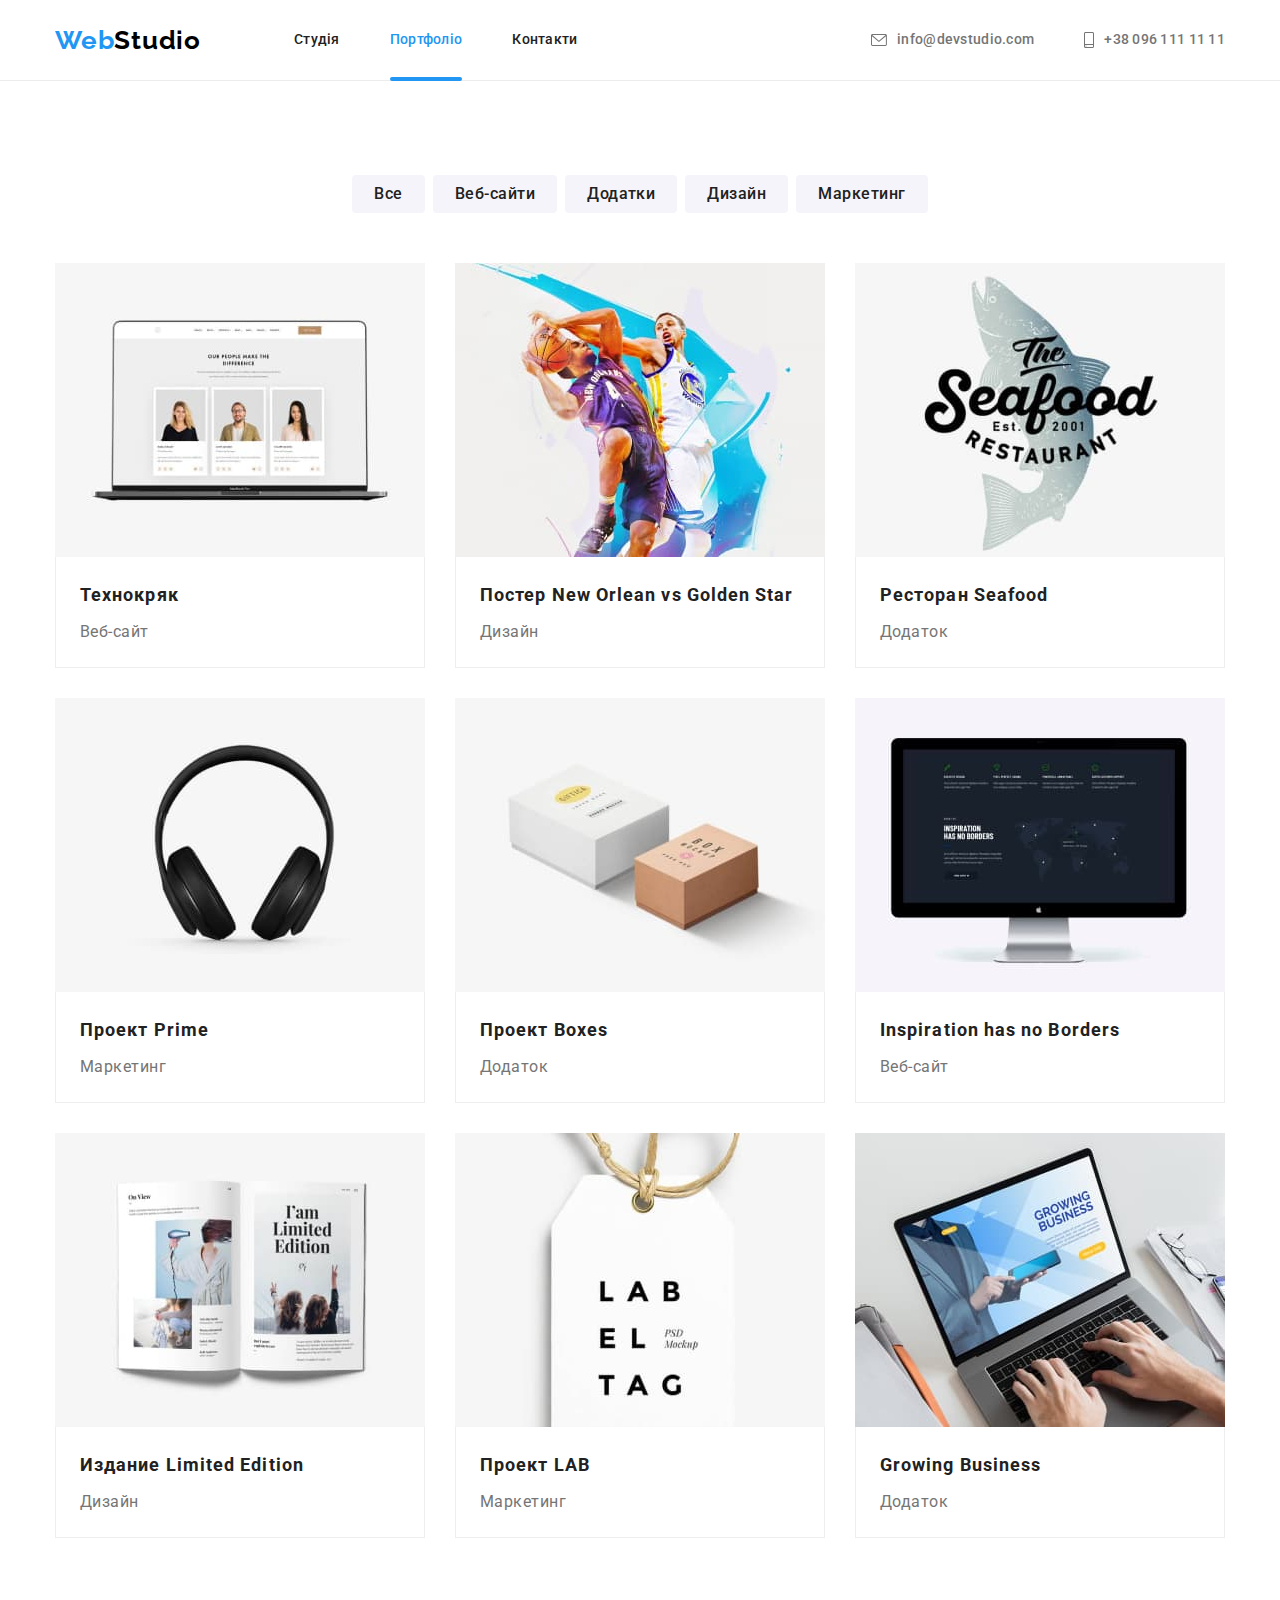
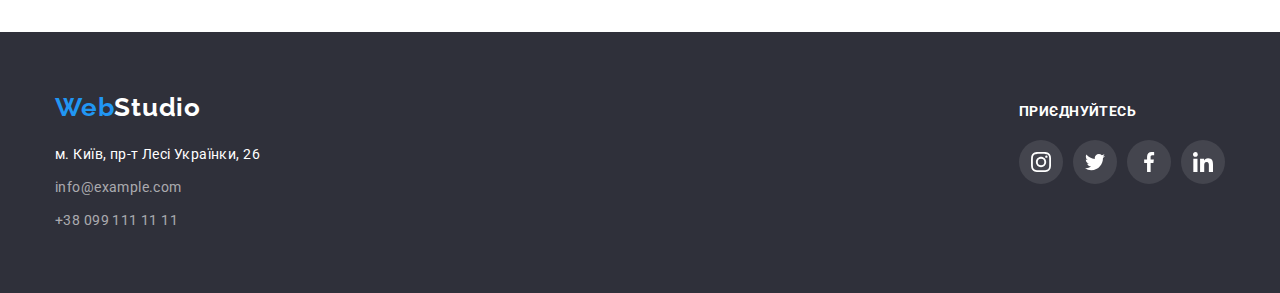
==== portfolio.html @ c471295f "create subscription form  and the order form" ====
<!DOCTYPE html>
<html lang="uk">
  <head>
    <meta charset="UTF-8" />
    <meta http-equiv="X-UA-Compatible" content="IE=edge" />
    <meta name="viewport" content="width=device-width, initial-scale=1.0" />
    <title>Portfolio</title>
    <link rel="preconnect" href="https://fonts.googleapis.com" />
    <link rel="preconnect" href="https://fonts.gstatic.com" crossorigin />
    <link
      href="https://fonts.googleapis.com/css2?family=Raleway:wght@700&family=Roboto:wght@400;500;700;900&display=swap"
      rel="stylesheet"
    />
    <link
      rel="stylesheet"
      href="https://cdn.jsdelivr.net/npm/modern-normalize@1.1.0/modern-normalize.min.css"
    />
    <link rel="stylesheet" href="./css/styles.css" />
  </head>

  <body>
    <!-- header -->
    <header class="page-header">
      <div class="container page-header-container">
        <nav class="page-nav">
          <a class="logo-link link" href="index.html">
            <span class="accent-logo">Web</span>Studio
          </a>
          <ul class="menu list">
            <li class="menu-item">
              <a class="menu-link link" href="./index.html">Студія</a>
            </li>
            <li class="menu-item">
              <a class="menu-link link current" href="./portfolio.html">Портфоліо</a>
            </li>
            <li class="menu-item">
              <a class="menu-link link" href="">Контакти</a>
            </li>
          </ul>
        </nav>
        <ul class="contacts list">
          <li class="contacts-item">
            <a class="contact-link link" href="mailto:info@devstudio.com">
              <svg class="contact-icon" width="16" height="12">
                <use href="./images/sprite.svg#icon-mail"></use></svg
              >info@devstudio.com</a
            >
          </li>
          <li class="contacts-item">
            <a class="contact-link link" href="tel:+380961111111">
              <svg class="contact-icon" width="10" height="16">
                <use href="./images/sprite.svg#icon-smartphone"></use></svg
              >+38 096 111 11 11</a
            >
          </li>
        </ul>
      </div>
    </header>
    <main>
      <!-- hero -->
      <section class="section">
        <div class="container">
          <!-- Приховати заголок! -->
          <h1 class="visually-hidden">Наші роботи</h1>
          <ul class="filter list">
            <li class="filter-item"><button class="filter-button" type="button">Все</button></li>
            <li class="filter-item">
              <button class="filter-button" type="button">Веб-сайти</button>
            </li>
            <li class="filter-item">
              <button class="filter-button" type="button">Додатки</button>
            </li>
            <li class="filter-item"><button class="filter-button" type="button">Дизайн</button></li>
            <li class="filter-item">
              <button class="filter-button" type="button">Маркетинг</button>
            </li>
          </ul>
          <ul class="gallery list">
            <li class="gallery-item">
              <a class="gallery-link-item link" href="">
                <div class="overlay-wrapper">
                  <img
                    src="./images/portfolio/tehnokrjak.jpg"
                    width="370"
                    alt="пример страницы сайта на екране ноутбука"
                  />
                  <p class="overlay">
                    Ресурс пропонує комплексні пропозиції з різним рівнем функціоналу та сервісів.
                    Все це дозволить відвідувачу отримати вичерпні відомості про компанію чи
                    приватну особу.
                  </p>
                </div>

                <div class="card-wrapper">
                  <h2 class="card-title">Технокряк</h2>
                  <p class="card-description">Веб-сайт</p>
                </div>
              </a>
            </li>
            <li class="gallery-item">
              <a class="gallery-link-item link" href="">
                <div class="overlay-wrapper">
                  <img
                    src="./images/portfolio/poster_neworlean.jpg"
                    width="370"
                    alt="два баскетболиста в борьбе за мяч"
                  />
                  <p class="overlay">
                    Ресурс пропонує комплексні пропозиції з різним рівнем функціоналу та сервісів.
                    Все це дозволить відвідувачу отримати вичерпні відомості про компанію чи
                    приватну особу.
                  </p>
                </div>
                <div class="card-wrapper">
                  <h2 class="card-title">Постер New Orlean vs Golden Star</h2>
                  <p class="card-description">Дизайн</p>
                </div>
              </a>
            </li>
            <li class="gallery-item">
              <a class="gallery-link-item link" href="">
                <div class="overlay-wrapper">
                  <img
                    src="./images/portfolio/restaurant.jpg"
                    width="370"
                    alt="эмблема ресторана с рыбой и названием"
                  />
                  <p class="overlay">
                    Ресурс пропонує комплексні пропозиції з різним рівнем функціоналу та сервісів.
                    Все це дозволить відвідувачу отримати вичерпні відомості про компанію чи
                    приватну особу.
                  </p>
                </div>
                <div class="card-wrapper">
                  <h2 class="card-title">Ресторан Seafood</h2>
                  <p class="card-description">Додаток</p>
                </div>
              </a>
            </li>
            <li class="gallery-item">
              <a class="gallery-link-item link" href="">
                <div class="overlay-wrapper">
                  <img
                    src="./images/portfolio/headphones.jpg"
                    width="370"
                    alt="большие черные наушники"
                  />
                  <p class="overlay">
                    Ресурс пропонує комплексні пропозиції з різним рівнем функціоналу та сервісів.
                    Все це дозволить відвідувачу отримати вичерпні відомості про компанію чи
                    приватну особу.
                  </p>
                </div>
                <div class="card-wrapper">
                  <h2 class="card-title">Проект Prime</h2>
                  <p class="card-description">Маркетинг</p>
                </div>
              </a>
            </li>
            <li class="gallery-item">
              <a class="gallery-link-item link" href="">
                <div class="overlay-wrapper">
                  <img
                    src="./images/portfolio/boxes.jpg"
                    width="370"
                    alt="белая и бежевая коробки"
                  />
                  <p class="overlay">
                    Ресурс пропонує комплексні пропозиції з різним рівнем функціоналу та сервісів.
                    Все це дозволить відвідувачу отримати вичерпні відомості про компанію чи
                    приватну особу.
                  </p>
                </div>
                <div class="card-wrapper">
                  <h2 class="card-title">Проект Boxes</h2>
                  <p class="card-description">Додаток</p>
                </div>
              </a>
            </li>
            <li class="gallery-item">
              <a class="gallery-link-item link" href="">
                <div class="overlay-wrapper">
                  <img
                    src="./images/portfolio/site_inspiration.jpg"
                    width="370"
                    alt="чорная карта мира на екране монитора"
                  />
                  <p class="overlay">
                    Ресурс пропонує комплексні пропозиції з різним рівнем функціоналу та сервісів.
                    Все це дозволить відвідувачу отримати вичерпні відомості про компанію чи
                    приватну особу.
                  </p>
                </div>
                <div class="card-wrapper">
                  <h2 class="card-title">Inspiration has no Borders</h2>
                  <p class="card-description">Веб-сайт</p>
                </div>
              </a>
            </li>
            <li class="gallery-item">
              <a class="gallery-link-item link" href="">
                <div class="overlay-wrapper">
                  <img
                    src="./images/portfolio/limited_edition.jpg"
                    width="370"
                    alt="пример дизайна разворот журнала с женщиной с феном "
                  />
                  <p class="overlay">
                    Ресурс пропонує комплексні пропозиції з різним рівнем функціоналу та сервісів.
                    Все це дозволить відвідувачу отримати вичерпні відомості про компанію чи
                    приватну особу.
                  </p>
                </div>
                <div class="card-wrapper">
                  <h2 class="card-title">Издание Limited Edition</h2>
                  <p class="card-description">Дизайн</p>
                </div>
              </a>
            </li>
            <li class="gallery-item">
              <a class="gallery-link-item link" href="">
                <div class="overlay-wrapper">
                  <img
                    src="./images/portfolio/proect_lab.jpg"
                    width="370"
                    alt="белая бирка с надписью"
                  />
                  <p class="overlay">
                    Ресурс пропонує комплексні пропозиції з різним рівнем функціоналу та сервісів.
                    Все це дозволить відвідувачу отримати вичерпні відомості про компанію чи
                    приватну особу.
                  </p>
                </div>
                <div class="card-wrapper">
                  <h2 class="card-title">Проект LAB</h2>
                  <p class="card-description">Маркетинг</p>
                </div>
              </a>
            </li>
            <li class="gallery-item">
              <a class="gallery-link-item link" href="">
                <div class="overlay-wrapper">
                  <img
                    src="./images/portfolio/growing.jpg"
                    width="370"
                    alt="человек пользуется приложением на ноутбуке"
                  />
                  <p class="overlay">
                    Ресурс пропонує комплексні пропозиції з різним рівнем функціоналу та сервісів.
                    Все це дозволить відвідувачу отримати вичерпні відомості про компанію чи
                    приватну особу.
                  </p>
                </div>
                <div class="card-wrapper">
                  <h2 class="card-title">Growing Business</h2>
                  <p class="card-description">Додаток</p>
                </div>
              </a>
            </li>
          </ul>
        </div>
      </section>
    </main>
    <!-- footer -->
    <footer class="footer">
      <div class="container contact-wrapper">
        <div class="adress-wrapper">
          <a class="logo-link-footer link" href="./index.html"
            ><span class="accent-logo">Web</span>Studio
          </a>
          <address class="address">
            <ul class="contact list">
              <li class="contact-item">
                <a
                  class="contact-link-footer color-postlink link"
                  href="https://goo.gl/maps/E31LjMS4C6WuwfjZA"
                  target="_blank"
                  rel="noopener nofollow noreferrer"
                  >м. Київ, пр-т Лесі Українки, 26</a
                >
              </li>
              <li class="contact-item">
                <a class="contact-link-footer color-contactlink link" href="mailto:info@example.com"
                  >info@example.com</a
                >
              </li>
              <li class="contact-item">
                <a class="contact-link-footer color-contactlink link" href="tel:+380991111111"
                  >+38 099 111 11 11</a
                >
              </li>
            </ul>
          </address>
        </div>
        <div class="contact-social-wrapper">
          <p class="contact-social-title">приєднуйтесь</p>
          <ul class="social-list list">
            <li class="social-list-item">
              <a href="" class="social-list-link social-list-bg-color">
                <svg class="social-list-icon" width="20" height="20">
                  <use href="./images/sprite.svg#icon-instagram"></use>
                </svg>
              </a>
            </li>
            <li class="social-list-item">
              <a href="" class="social-list-link social-list-bg-color">
                <svg class="social-list-icon" width="20" height="20">
                  <use href="./images/sprite.svg#icon-twitter"></use>
                </svg>
              </a>
            </li>
            <li class="social-list-item">
              <a href="" class="social-list-link social-list-bg-color">
                <svg class="social-list-icon" width="20" height="20">
                  <use href="./images/sprite.svg#icon-facebook"></use>
                </svg>
              </a>
            </li>
            <li class="social-list-item">
              <a href="" class="social-list-link social-list-bg-color">
                <svg class="social-list-icon" width="20" height="20">
                  <use href="./images/sprite.svg#icon-linkedin"></use>
                </svg>
              </a>
            </li>
          </ul>
        </div>
      </div>
    </footer>
  </body>
</html>
---- css/styles.css ----
:root {
  --primary-font: 'Roboto', sans-serif;
  --secondary-font: 'Raleway', sans-serif;
  --primary-text-color: #212121;
  --secondary-text-color: #757575;
  --color-logo-header: #000000;
  --color-link-icon: #afb1b8;
  --color-logo-footer: #ffffff;
  --color-hero-title: #ffffff;
  --color-logo-span: #2196f3;
  --accent-color-link: #2196f3;
  --primary-background-color: #ffffff;
  --secondary-background-color: #f5f4fa;
  --background-color-hero: #c4c4c4;
  --background-color-footer: #2f303a;
  --color-button: #ffffff;
  --background-color-button: #2196f3;
  --background-color-button-hover: #188ce8;
  --color-address: rgba(255, 255, 255, 0.6);
  --transition-duration-function: 250ms cubic-bezier(0.4, 0, 0.2, 1);
}
h1,
h2,
h3,
h4,
p {
  margin-top: 0;
  margin-bottom: 0;
}
ul {
  margin-top: 0;
  margin-bottom: 0;
  padding-left: 0;
}
img {
  display: block;
  max-width: 100%;
  height: auto;
}
button {
  cursor: pointer;
}
.list {
  list-style: none;
}
.link {
  text-decoration: none;
}

body {
  font-family: var(--primary-font);
  color: var(--primary-text-color);
  background-color: var(--primary-background-color);
}

.section {
  padding: 94px 0;
}
/* header */
.page-header {
  border-bottom: 1px solid #ececec;
}

.container {
  width: 1200px;
  margin-left: auto;
  margin-right: auto;
  padding-left: 15px;
  padding-right: 15px;

  /* outline: 2px solid green; */
}
.page-header-container {
  display: flex;
  align-items: center;
}
.page-nav {
  display: flex;
  align-items: center;
}
.logo-link {
  display: block;
  font-family: var(--secondary-font);
  font-weight: 700;
  font-size: 26px;
  line-height: 1.19;
  letter-spacing: 0.03em;
  color: var(--color-logo-header);

  margin-right: 93px;
  padding-top: 24px;
  padding-bottom: 24px;

  transition: color var(--transition-duration-function);
}
.accent-logo {
  color: var(--color-logo-span);
}
.logo-link:hover,
.logo-link:focus {
  color: var(--accent-color-link);
}
.menu {
  display: flex;
}
.menu-item:not(:last-child),
.contacts-item:not(:last-child) {
  margin-right: 50px;
}
.menu-link,
.contact-link {
  display: block;
  font-weight: 500;
  font-size: 14px;
  line-height: 1.14;
  letter-spacing: 0.02em;
  position: relative;

  padding-top: 32px;
  padding-bottom: 32px;

  transition: color var(--transition-duration-function);
}
.menu-link {
  color: var(--primary-text-color);
}
.menu-link:hover,
.menu-link:focus {
  color: var(--accent-color-link);
}
.page-nav .menu-link.current {
  color: var(--accent-color-link);
}
.current::after {
  position: absolute;
  left: 0;
  bottom: 0;
  display: block;
  content: '';
  width: 100%;
  height: 4px;
  background: var(--accent-color-link);
  border-radius: 2px;
  margin-bottom: -1px;
}
.contacts {
  display: flex;
  margin-left: auto;
}
.contact-link {
  display: flex;
  align-items: center;
  color: var(--secondary-text-color);
}
.contact-link:hover,
.contact-link:focus {
  color: var(--accent-color-link);
}
.contact-icon {
  fill: currentColor;
  margin-right: 10px;
}

/* hero */
.hero {
  background-color: var(--background-color-hero);
  background-image: linear-gradient(rgba(47, 48, 58, 0.4), rgba(47, 48, 58, 0.4)),
    url(../images/bg_img.jpg);
  background-size: cover;
  background-repeat: no-repeat;
  background-position: center;
  max-width: 1600px;
  margin: 0 auto;
  text-align: center;

  padding-top: 200px;
  padding-bottom: 200px;
}

.hero-title {
  font-weight: 900;
  font-size: 44px;
  line-height: 1.36;
  text-align: center;
  letter-spacing: 0.06em;
  text-transform: uppercase;
  color: var(--color-hero-title);

  width: 696px;
  margin-left: auto;
  margin-right: auto;
  margin-bottom: 30px;
}

.button {
  font-family: inherit;
  font-weight: 700;
  font-size: 16px;
  line-height: 1.88;
  text-align: center;
  letter-spacing: 0.06em;
  background-color: var(--background-color-button);
  color: var(--color-button);

  border: none;
  border-radius: 4px;

  padding-top: 10px;
  padding-bottom: 10px;
  padding-left: 32px;
  padding-right: 32px;

  transition: background-color var(--transition-duration-function);
}

.button:hover,
.button:focus {
  background-color: var(--background-color-button-hover);
}

/* benefits */
.benefits {
  padding-bottom: 0;
}
.menu-benefits {
  display: flex;
}
.menu-benefits .item {
  flex-basis: calc((100%-60px) / 4);
}
.menu-benefits .item:not(:last-child) {
  margin-right: 30px;
}
.benefits-icon-wrapper {
  display: flex;
  justify-content: center;
  align-items: center;
  height: 120px;
  background-color: var(--secondary-background-color);
  border-radius: 4px;

  margin-bottom: 30px;
}

.benefits-type-title {
  font-size: 14px;
  line-height: 1.14;
  letter-spacing: 0.03em;
  text-transform: uppercase;

  margin-bottom: 10px;
}
.benefits-description {
  font-size: 14px;
  line-height: 1.71;
  letter-spacing: 0.03em;
  color: var(--secondary-text-color);
}
/*  our work  */
.work-container {
  padding-top: 0;
}
.section-title {
  font-size: 36px;
  line-height: 1.17;
  text-align: center;
  letter-spacing: 0.03em;

  margin-bottom: 50px;
}
.works {
  display: flex;
}
.works-item:not(:last-child) {
  margin-right: 30px;
}
.works-item {
  flex-basis: calc((100% - 60px) / 3);
  position: relative;
}

.text-description {
  position: absolute;
  left: 0;
  bottom: 0;
  width: 100%;
  height: 70px;
  display: flex;
  justify-content: center;
  align-items: center;
  background-color: rgba(47, 48, 58, 0.8);
  font-weight: 700;
  font-size: 14px;
  line-height: 1.14;
  text-align: center;
  letter-spacing: 0.03em;
  text-transform: uppercase;
  color: #ffffff;
}
/* ourteam */
.ourteam {
  background-color: var(--secondary-background-color);
}
.team {
  display: flex;
}
.card-item:not(:last-child) {
  margin-right: 30px;
}
.card-item {
  flex-basis: calc((100% - 60px) / 4);
  background-color: var(--primary-background-color);
  box-shadow: 0px 1px 3px rgba(0, 0, 0, 0.12), 0px 1px 1px rgba(0, 0, 0, 0.14),
    0px 2px 1px rgba(0, 0, 0, 0.2);
  border-radius: 0 0 4px 4px;
}
.team-wrapper {
  padding-top: 30px;
  padding-bottom: 30px;
}
.team .card-title {
  font-weight: 500;
  font-size: 16px;
  line-height: 1.19;
  text-align: center;
  letter-spacing: 0.03em;

  margin-bottom: 10px;
}
.team .card-description {
  font-size: 16px;
  line-height: 1.19;
  text-align: center;
  letter-spacing: 0.03em;
  color: var(--secondary-text-color);

  margin-bottom: 16px;
}
.social-list {
  display: flex;
  justify-content: center;
  gap: 10px;
}
.social-list-item {
  width: 44px;
  height: 44px;
}
.social-list-link {
  display: flex;
  justify-content: center;
  align-items: center;
  width: 100%;
  height: 100%;
  border-radius: 50%;
  background-color: var(--primary-background-color);
  color: var(--color-link-icon);

  transition: color var(--transition-duration-function),
    background-color var(--transition-duration-function);
}
.social-list-link:hover,
.social-list-link:focus {
  background-color: var(--accent-color-link);
  color: var(--color-button);
}

.social-list-icon {
  fill: currentColor;
}

/* clients */
.clients {
  display: flex;
}
.client-item {
  flex-basis: calc((100% - 150px) / 6);
  height: 92px;
}
.client-item:not(:last-child) {
  margin-right: 30px;
}

.client-link {
  width: 100%;
  height: 100%;
  display: flex;
  justify-content: center;
  align-items: center;
  color: var(--color-link-icon);
  border: 1px solid var(--color-link-icon);
  border-radius: 4px;

  transition: color var(--transition-duration-function), border var(--transition-duration-function);
}
.client-link:hover,
.client-link:focus {
  color: var(--accent-color-link);
  border: 1px solid var(--accent-color-link);
}
.client-link-icon {
  width: 106px;
  height: 60px;
  fill: currentColor;
}

/* footer */
.footer {
  background-color: var(--background-color-footer);
  padding-top: 60px;
  padding-bottom: 60px;
}
.logo-link-footer {
  display: inline-block;
  font-family: var(--secondary-font);
  font-weight: 700;
  font-size: 26px;
  line-height: 1.19;
  letter-spacing: 0.03em;
  color: var(--color-logo-footer);

  margin-bottom: 20px;

  transition: color var(--transition-duration-function);
}

.contact-item:not(:last-child) {
  margin-bottom: 9px;
}

.logo-link-footer:hover,
.logo-link-footer:focus {
  color: var(--accent-color-link);
}
.contact-link-footer {
  font-style: normal;
  font-weight: 400;
  font-size: 14px;
  line-height: 1.71;
  letter-spacing: 0.03em;
  color: var(--color-address);

  transition: color var(--transition-duration-function);
}
.color-postlink {
  color: var(--color-logo-footer);
}
.contact-link-footer:hover,
.contact-link-footer:focus {
  color: var(--accent-color-link);
}

.contact-wrapper {
  display: flex;
  align-items: baseline;
  justify-content: space-between;
}
/* .adress-wrapper {
  margin-right: 70px;
}
.contact-social-wrapper{
  margin-right: 93px;
} */

.contact-social-title {
  font-weight: 700;
  font-size: 14px;
  line-height: 1.14;
  letter-spacing: 0.03em;
  text-transform: uppercase;
  color: var(--color-logo-footer);
  margin-bottom: 20px;
}
.social-list-bg-color {
  color: var(--color-button);
  background-color: rgba(255, 255, 255, 0.1);
}
.social-list-icon {
  transition: fill var(--transition-duration-function);
}
.form-subscription-desc{
  font-weight: 700;
  font-size: 14px;
  line-height: 1.14;
  letter-spacing: 0.03em;
  text-transform: uppercase;
  color: var(--color-logo-footer);
  margin-bottom: 20px;
} 
.form-subscription-input{
  width: 358px;
  height: 50px;
  border: 1px solid rgba(255, 255, 255, 0.3);
  border-radius: 4px;
  background-color: var(--background-color-footer);
  padding-left: 16px;
  color: var(--color-logo-footer);
  margin-right: 12px;
  transition: border-color var(--transition-duration-function);
}
.form-subscription-input:focus{
  outline: none;
  border-color:var(--accent-color-link);
}
.form-email-subs-btn{
  display: inline-flex;
  align-items: center;
  font-family: inherit;
  font-weight: 700;
  font-size: 16px;
  line-height: 1.88;
  text-align: center;
  letter-spacing: 0.06em;
  background-color: var(--background-color-button);
  color: var(--color-button);
  box-shadow: 0px 4px 4px rgba(0, 0, 0, 0.15);

  border: none;
  border-radius: 4px;

  padding-top: 10px;
  padding-bottom: 10px;
  padding-left: 28px;
  padding-right: 28px;

  transition: background-color var(--transition-duration-function);


}
.form-email-subs-btn:hover,
.form-email-subs-btn:focus {
  background-color: var(--background-color-button-hover);
}
.subs-btn-icon{
  margin-left: 10px;
  fill: currentColor;
}
/* modal window */
.backdrop {
  position: fixed;
  top: 0;
  left: 0;
  width: 100%;
  height: 100%;
  z-index: 100;
  opacity: 1;
  transform: scale(1);
  transition: opacity var(--transition-duration-function),
    visibility var(--transition-duration-function), transform var(--transition-duration-function);

  background: rgba(0, 0, 0, 0.2);
}

.backdrop.is-hidden {
  opacity: 0;
  pointer-events: none;
  visibility: hidden;

  transform: scale(0);
}
.modal {
  position: absolute;
  top: 50%;
  left: 50%;
  transform: translate(-50%, -50%);
  width: 528px;
  height: 581px;
  background-color: var(--primary-background-color);
  padding: 40px;
  box-shadow: 0px 1px 3px rgba(0, 0, 0, 0.12), 0px 1px 1px rgba(0, 0, 0, 0.14),
    0px 2px 1px rgba(0, 0, 0, 0.2);
  border-radius: 4px;

}
.close-button {
  position: absolute;
  top: 8px;
  right: 8px;
  display: flex;
  justify-content: center;
  align-items: center;
  padding: 0;
  width: 30px;
  height: 30px;
  background-color: var(--primary-background-color);
  border: 1px solid rgba(0, 0, 0, 0.1);
  border-radius: 50%;
}
.close-button-icon{
fill: var(--primary-text-color);
transition: fill var(--transition-duration-function);
}
.close-button:hover .close-button-icon {
  fill: var(--accent-color-link);
}
/* modal-form */
.modal-form {
  display: flex;
  flex-direction: column;
}
.modal-form-input {
  padding: 0;
  width: 100%;
  height: 40px;
  border: 1px solid rgba(33, 33, 33, 0.2);
  border-radius: 4px;
  padding-left: 42px;
  transition: border-color var(--transition-duration-function);
}

.modal-form-input:focus,
.modal-form-message:focus {
  outline: none;
  border-color: var(--accent-color-link);
}
.modal-form-input:focus + .modal-form-input-icon {
  color: var(--accent-color-link);
}
.modal-form-input-desc {
  display: block;
  font-weight: 400;
  font-size: 12px;
  line-height: 1.17;
  letter-spacing: 0.01em;
  margin-bottom: 4px;
  color: var(--secondary-text-color);
}
.modal-form-desc {
  font-weight: 700;
  font-size: 20px;
  line-height: 1.15;
  text-align: center;
  letter-spacing: 0.03em;
  margin-bottom: 12px;

  color: var(--primary-text-color);
}
.modal-form-field {
  margin-bottom: 10px;
}
.modal-form-field-message {
  margin-bottom: 20px;
}

.modal-form-input-wrapper {
  position: relative;
}

.icon-input {
  position: absolute;
  top: 50%;
  left: 12px;
  transform: translateY(-50%);
  transition: fill var(--transition-duration-function);
}
.modal-form-input:focus + .icon-input {
  fill: var(--accent-color-link);
}
.modal-form-message {
  resize: none;
  width: 100%;
  height: 120px;
  padding: 12px 16px;
  border: 1px solid rgba(33, 33, 33, 0.2);
  border-radius: 4px;
  transition: border-color var(--transition-duration-function);
}
.modal-form-message::placeholder {
  font-size: 12px;
  line-height: 1.17;
  letter-spacing: 0.01em;
  color: rgba(117, 117, 117, 0.5);
}

.modal-form-checkbox {
  display: flex;
  align-items: center;
  font-weight: 400;
  font-size: 14px;
  line-height: 1.71;
  letter-spacing: 0.03em;

  color: var(--secondary-text-color);
  padding-left: 12px;
  margin-bottom: 30px;
}

.modal-form-check {
  position: absolute;
  white-space: nowrap;
  width: 1px;
  height: 1px;
  overflow: hidden;
  border: 0;
  padding: 0;
  clip: rect(0 0 0 0);
  clip-path: inset(50%);
  margin: -1px;
}

.modal-form-check-icon {
  display: flex;
  align-items: center;
  width: 16px;
  height: 15px;
  border: 2px solid var(--primary-text-color);
  border-radius: 2px;
  cursor: pointer;
  margin-right: 7px;

}
.icon-input-check {
  opacity: 0;
  fill: currentColor;
}
.modal-form-check:checked + .modal-form-check-icon > .icon-input-check {
  border-radius: 2px;
  border-color: var(--background-color-button);
  background-color: var(--background-color-button);
  color: var(--color-button);
  opacity: 1;
  transition: opacity var(--transition-duration-function);
}
.modal-form-check:checked + .modal-form-check-icon {
  border: none;
  /* border-color: var(--accent-color-link); */
}
.modal-form-check:focus + .modal-form-check-icon {
  outline: 2px solid var(--accent-color-link);
}
.form-link-policy {
  color: var(--accent-color-link);
}
.modal-form-button {
  align-self: center;

  font-family: inherit;
  font-weight: 700;
  font-size: 16px;
  line-height: 1.88;
  text-align: center;
  letter-spacing: 0.06em;
  background-color: var(--background-color-button);
  color: var(--color-button);
  box-shadow: 0px 4px 4px rgba(0, 0, 0, 0.15);

  border: none;
  border-radius: 4px;

  padding-top: 10px;
  padding-bottom: 10px;
  padding-left: 52px;
  padding-right: 52px;

  transition: background-color var(--transition-duration-function);
}

.modal-form-button:hover,
.modal-form-button:focus {
  background-color: var(--background-color-button-hover);
}

/* gallery portfolio */
.visually-hidden {
  position: absolute;
  white-space: nowrap;
  width: 1px;
  height: 1px;
  overflow: hidden;
  border: 0;
  padding: 0;
  clip: rect(0 0 0 0);
  clip-path: inset(50%);
  margin: -1px;
}

.filter {
  display: flex;
  justify-content: center;
  margin-bottom: 50px;
}
.filter-item:not(:last-child) {
  margin-right: 8px;
}
.filter-button {
  font-family: inherit;
  font-weight: 500;
  font-size: 16px;
  line-height: 1.62;
  text-align: center;
  letter-spacing: 0.03em;
  color: var(--primary-text-color);
  background-color: var(--secondary-background-color);
  border: none;
  border-radius: 4px;

  padding-top: 6px;
  padding-bottom: 6px;
  padding-left: 22px;
  padding-right: 22px;

  transition: background-color var(--transition-duration-function),
    color var(--transition-duration-function), box-shadow var(--transition-duration-function);
}
.filter-button:hover,
.filter-button:focus {
  color: var(--color-button);
  background-color: var(--background-color-button);
  box-shadow: 0px 3px 1px rgba(0, 0, 0, 0.1), 0px 1px 2px rgba(0, 0, 0, 0.08),
    0px 2px 2px rgba(0, 0, 0, 0.12);
}

.gallery {
  display: flex;
  flex-wrap: wrap;
  gap: 30px;
}
.gallery-item {
  flex-basis: calc((100% - 60px) / 3);
}
.gallery-link-item {
  transition: box-shadow var(--transition-duration-function);
}
.gallery-link-item:hover,
.gallery-link-item:focus {
  display: block;
  box-shadow: 0px 1px 1px rgba(0, 0, 0, 0.12), 0px 4px 4px rgba(0, 0, 0, 0.06),
    1px 4px 6px rgba(0, 0, 0, 0.16);
}
.overlay-wrapper {
  position: relative;
  overflow: hidden;
}
.overlay {
  position: absolute;
  top: 0;
  left: 0;
  width: 100%;
  height: 100%;
  padding: 63px 24px;
  overflow: hidden;
  transform: translate(0, 100%);
  transition: transform var(--transition-duration-function);

  font-size: 18px;
  line-height: 1.56;
  letter-spacing: 0.03em;
  color: #ffffff;
  background-color: rgba(33, 150, 243, 0.9);
}

.gallery-link-item:hover .overlay,
.gallery-link-item:focus .overlay {
  transform: translate(0, 0);
}
/* .gallery-item:hover,
.gallery-item:focus{
  box-shadow: 0px 1px 1px rgba(0, 0, 0, 0.12), 0px 4px 4px rgba(0, 0, 0, 0.06), 1px 4px 6px rgba(0, 0, 0, 0.16);
}  */
.card-wrapper {
  border: 1px solid #eeeeee;
  border-top: none;
  padding-top: 20px;
  padding-bottom: 20px;
  padding-left: 24px;
  padding-right: 24px;
}
.gallery .card-title {
  font-size: 18px;
  line-height: 2;
  letter-spacing: 0.06em;
  color: var(--primary-text-color);

  margin-bottom: 4px;
}
.gallery .card-description {
  font-size: 16px;
  line-height: 1.88;
  letter-spacing: 0.03em;
  color: var(--secondary-text-color);
}
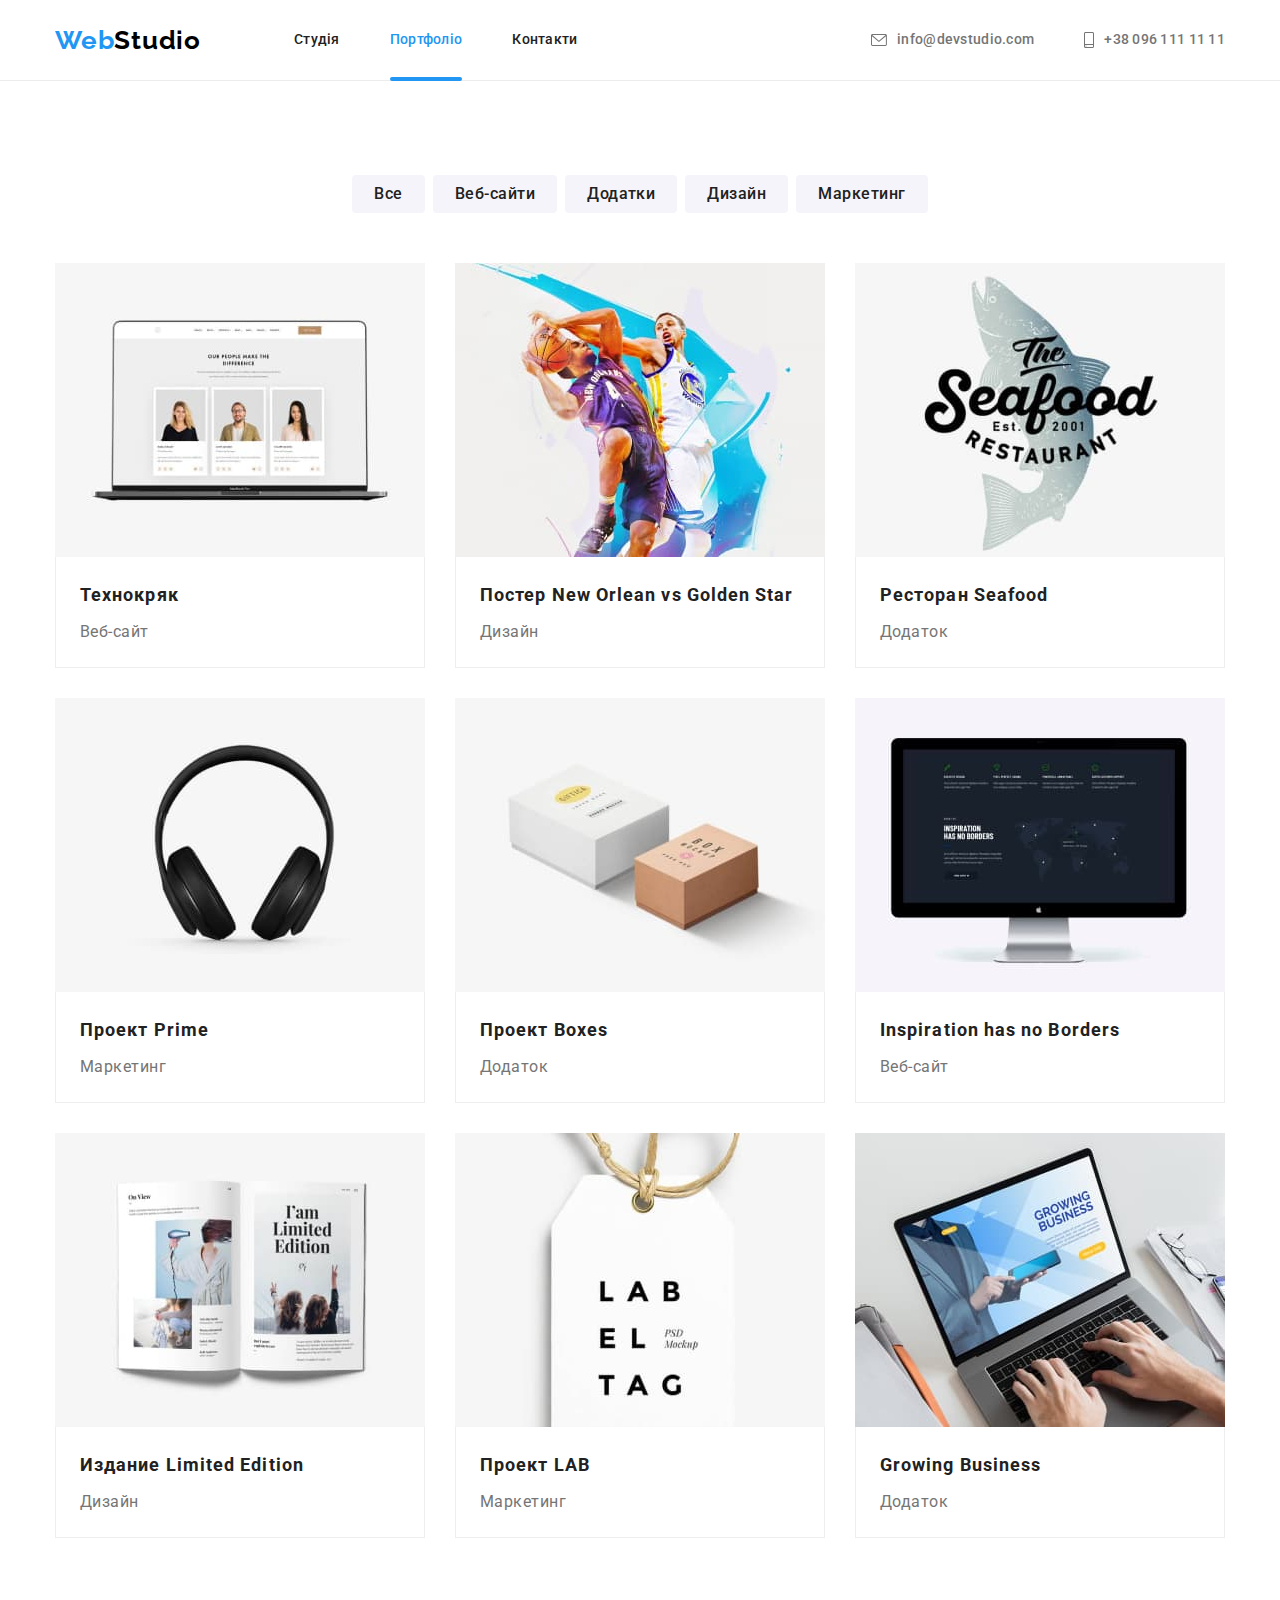
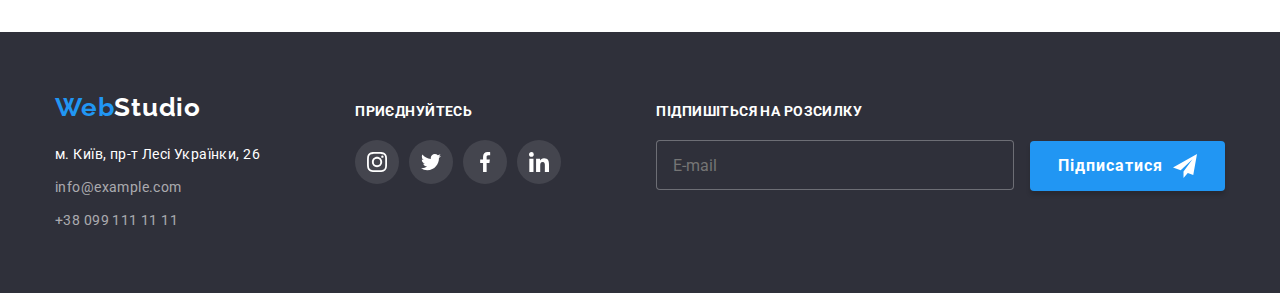
==== commit 418522fb: "addet form subscription in footer" ====
--- a/portfolio.html
+++ b/portfolio.html
@@ -325,6 +325,18 @@
             </li>
           </ul>
         </div>
+        <div class="form-subscription-wrapper">
+          <p class="form-subscription-desc">Підпишіться на розсилку</p>
+          <label class="form-subscription-field">
+            <input type="email" name="user-mail-subs" class="form-subscription-input" required placeholder="E-mail" />
+          </label>
+          <button type="submit" class="form-email-subs-btn">
+            Підписатися
+            <svg class="subs-btn-icon" width="24" height="24">
+              <use href="./images/sprite.svg#icon-mail-tg"></use>
+            </svg>
+          </button>
+        </div>
       </div>
     </footer>
   </body>
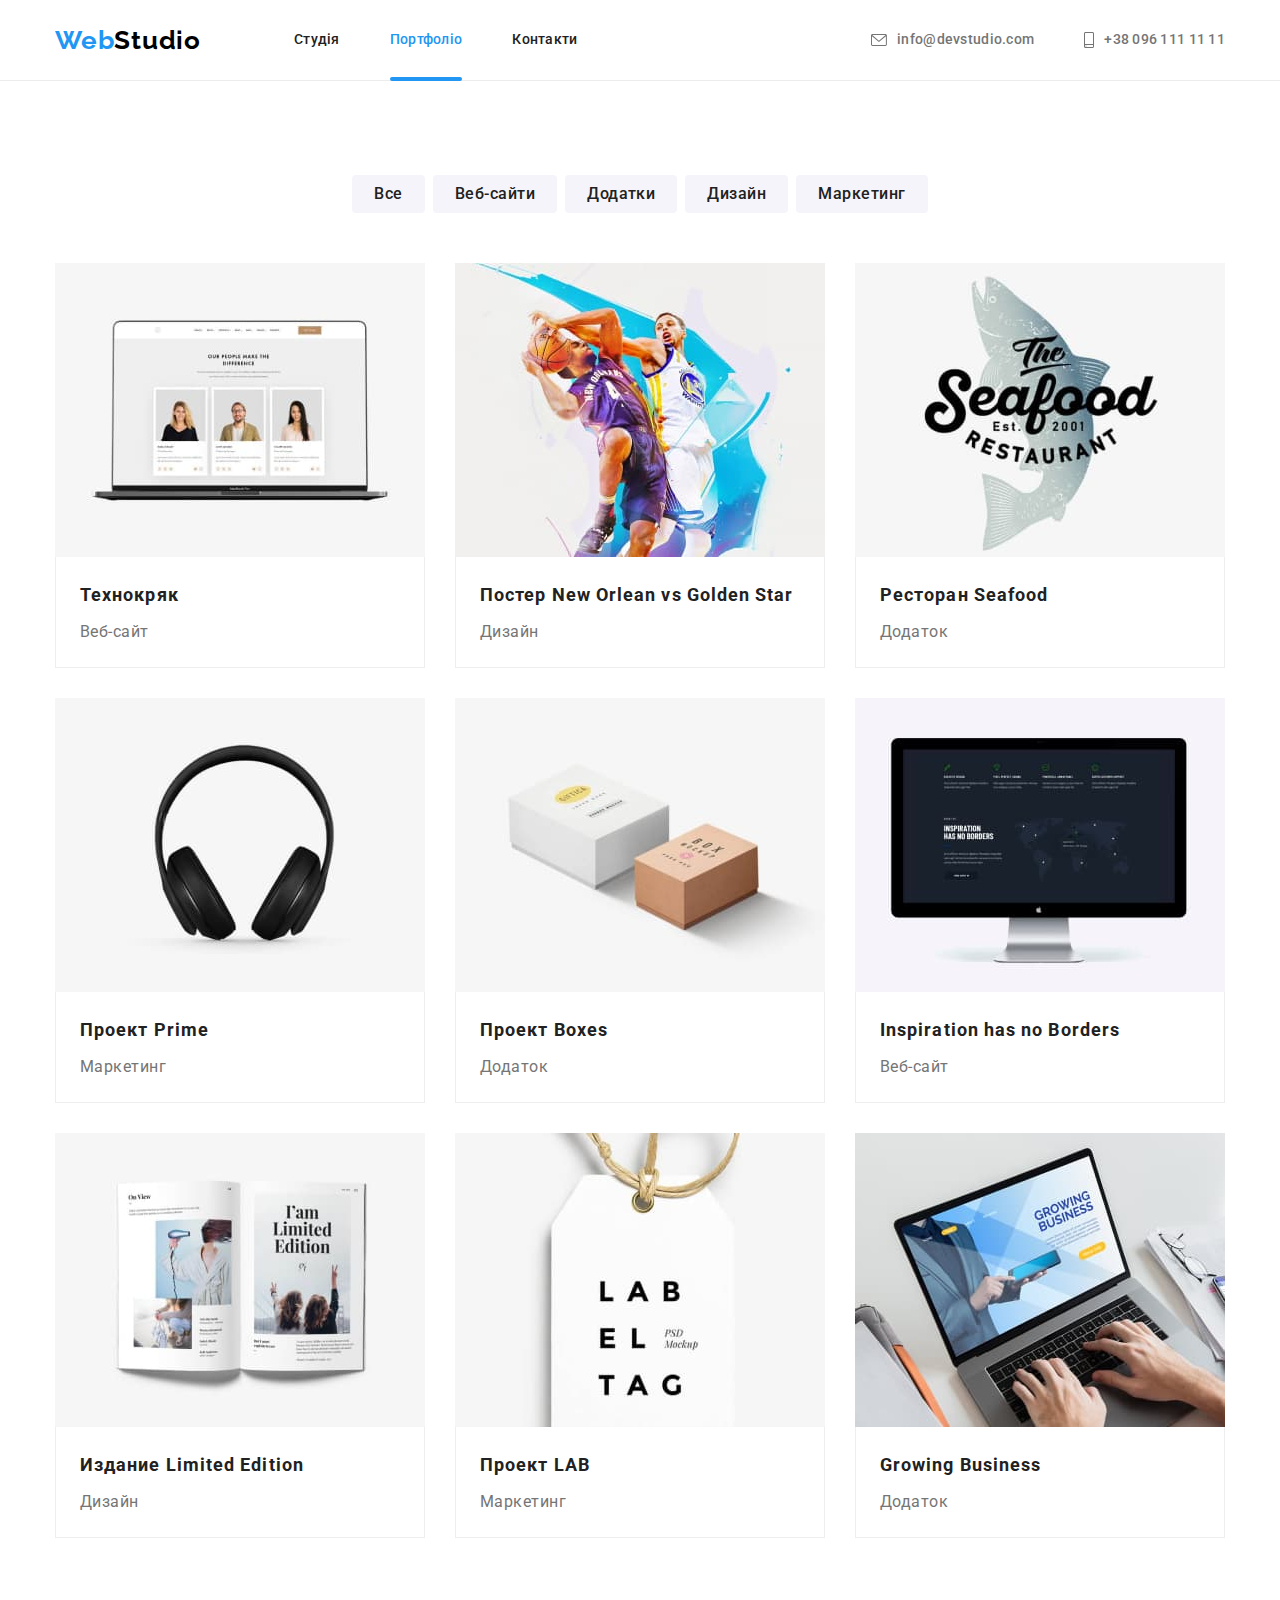
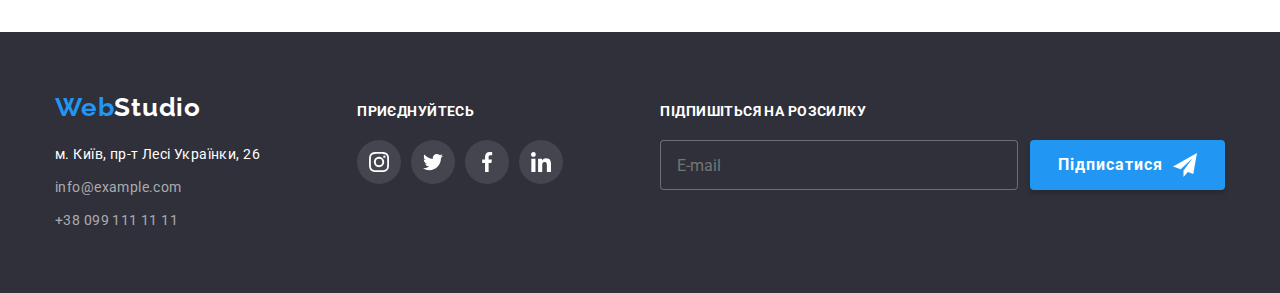
==== commit 608b901f: "correcting form subscription" ====
--- a/portfolio.html
+++ b/portfolio.html
@@ -327,7 +327,7 @@
         </div>
         <div class="form-subscription-wrapper">
           <p class="form-subscription-desc">Підпишіться на розсилку</p>
-          <label class="form-subscription-field">
+          <form class="form-subscription"><label class="form-subscription-field">
             <input type="email" name="user-mail-subs" class="form-subscription-input" required placeholder="E-mail" />
           </label>
           <button type="submit" class="form-email-subs-btn">
@@ -336,6 +336,7 @@
               <use href="./images/sprite.svg#icon-mail-tg"></use>
             </svg>
           </button>
+          </form>
         </div>
       </div>
     </footer>
--- a/css/styles.css
+++ b/css/styles.css
@@ -477,6 +477,9 @@
 .social-list-icon {
   transition: fill var(--transition-duration-function);
 }
+.form-subscription{
+  display: flex;
+}
 .form-subscription-desc{
   font-weight: 700;
   font-size: 14px;
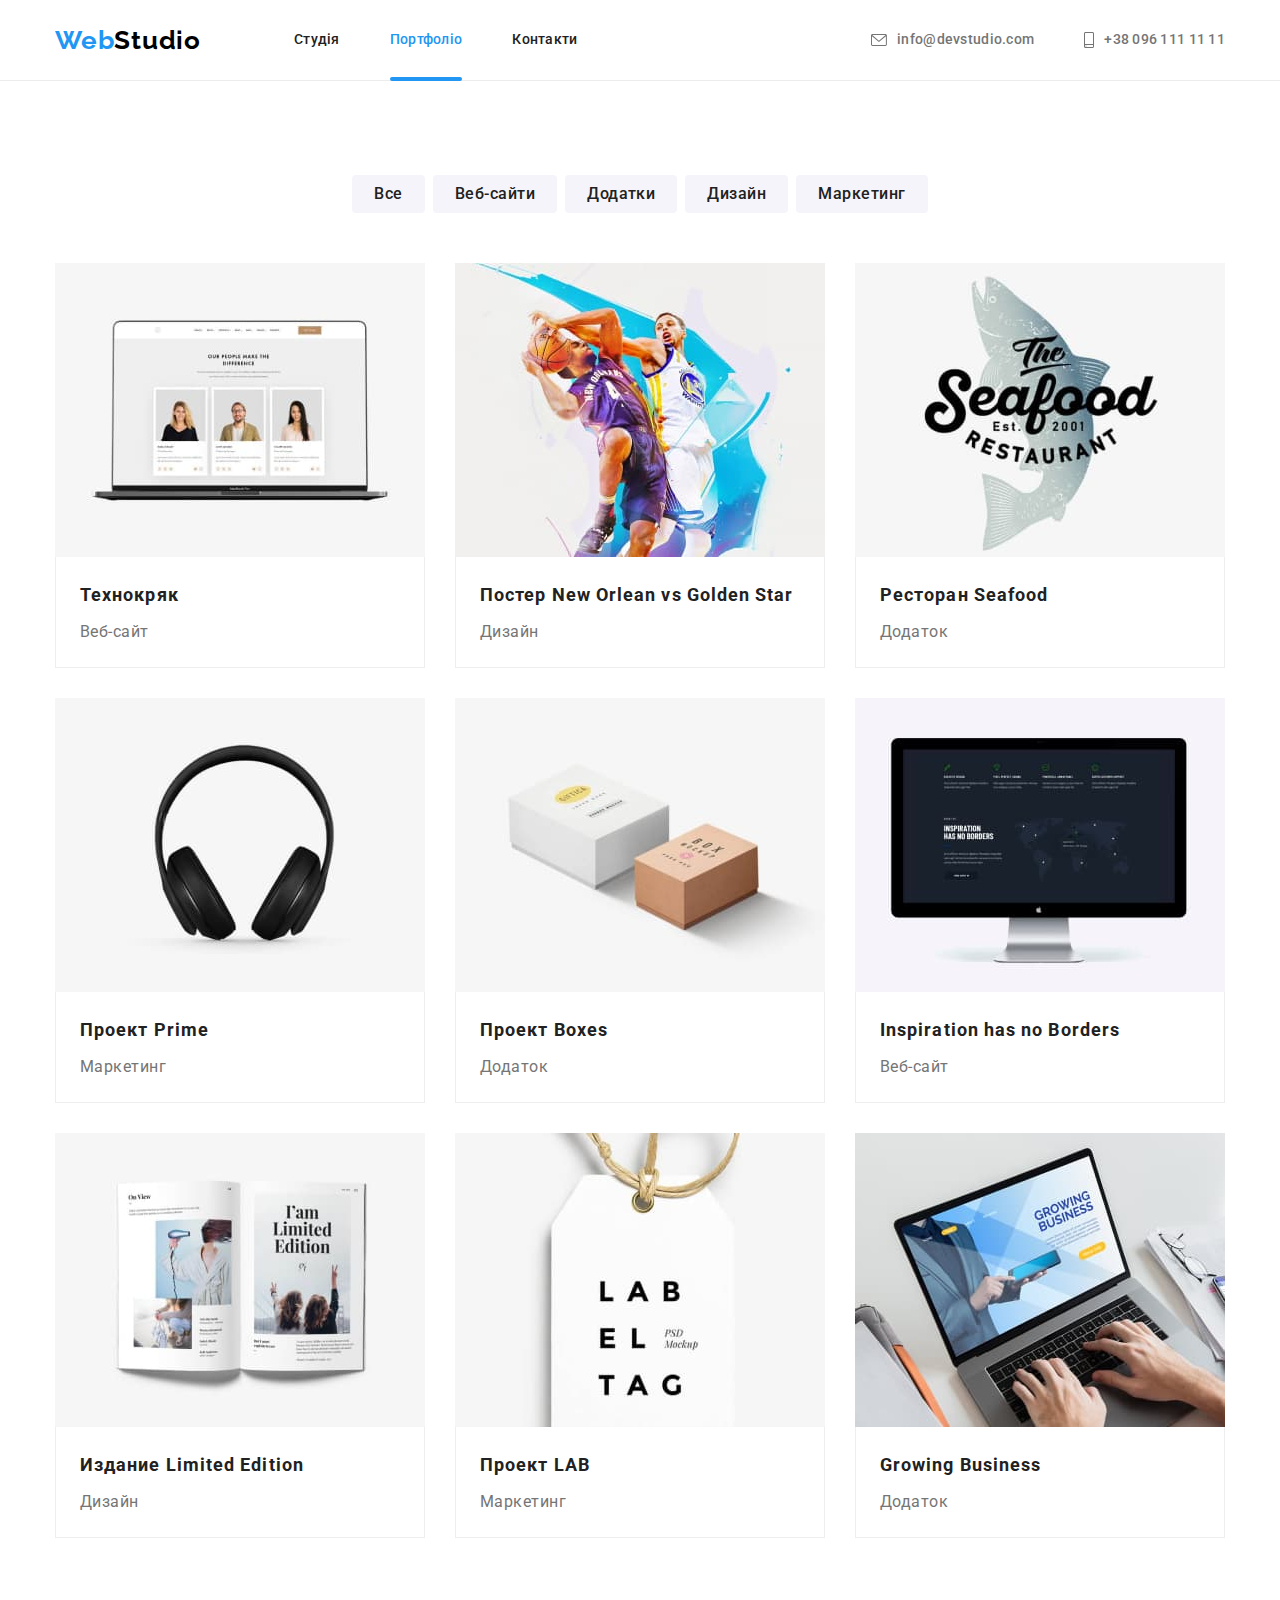
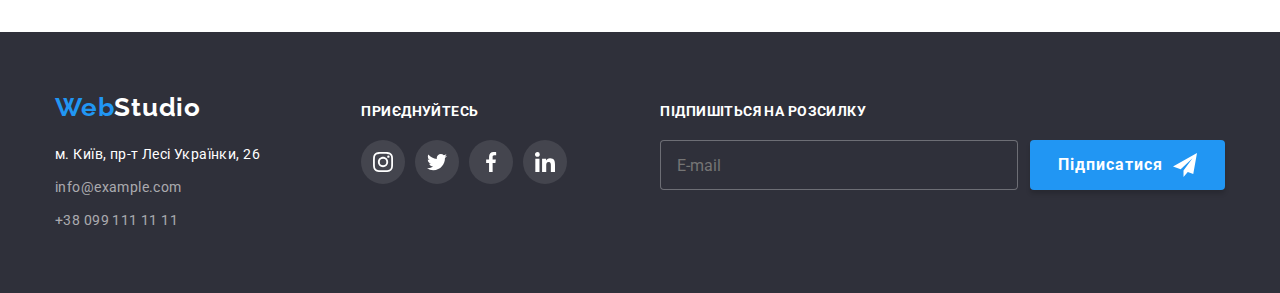
==== commit e29629b1: "changing the positioning of elements in the footer" ====
--- a/portfolio.html
+++ b/portfolio.html
@@ -327,7 +327,8 @@
         </div>
         <div class="form-subscription-wrapper">
           <p class="form-subscription-desc">Підпишіться на розсилку</p>
-          <form class="form-subscription"><label class="form-subscription-field">
+          <form class="form-subscription">
+            <label class="form-subscription-field">
             <input type="email" name="user-mail-subs" class="form-subscription-input" required placeholder="E-mail" />
           </label>
           <button type="submit" class="form-email-subs-btn">
--- a/css/styles.css
+++ b/css/styles.css
@@ -452,14 +452,15 @@
 .contact-wrapper {
   display: flex;
   align-items: baseline;
-  justify-content: space-between;
-}
-/* .adress-wrapper {
+  /* justify-content: space-between; */
+}
+.adress-wrapper {
+  flex-grow: 1;
   margin-right: 70px;
 }
 .contact-social-wrapper{
   margin-right: 93px;
-} */
+}
 
 .contact-social-title {
   font-weight: 700;
@@ -497,7 +498,7 @@
   background-color: var(--background-color-footer);
   padding-left: 16px;
   color: var(--color-logo-footer);
-  margin-right: 12px;
+
   transition: border-color var(--transition-duration-function);
 }
 .form-subscription-input:focus{
@@ -524,6 +525,7 @@
   padding-bottom: 10px;
   padding-left: 28px;
   padding-right: 28px;
+  margin-left: 12px;
 
   transition: background-color var(--transition-duration-function);
 
@@ -659,6 +661,7 @@
   fill: var(--accent-color-link);
 }
 .modal-form-message {
+  display: block;
   resize: none;
   width: 100%;
   height: 120px;
@@ -676,6 +679,7 @@
 
 .modal-form-checkbox {
   display: flex;
+  justify-content: center;
   align-items: center;
   font-weight: 400;
   font-size: 14px;
@@ -683,7 +687,6 @@
   letter-spacing: 0.03em;
 
   color: var(--secondary-text-color);
-  padding-left: 12px;
   margin-bottom: 30px;
 }
 
